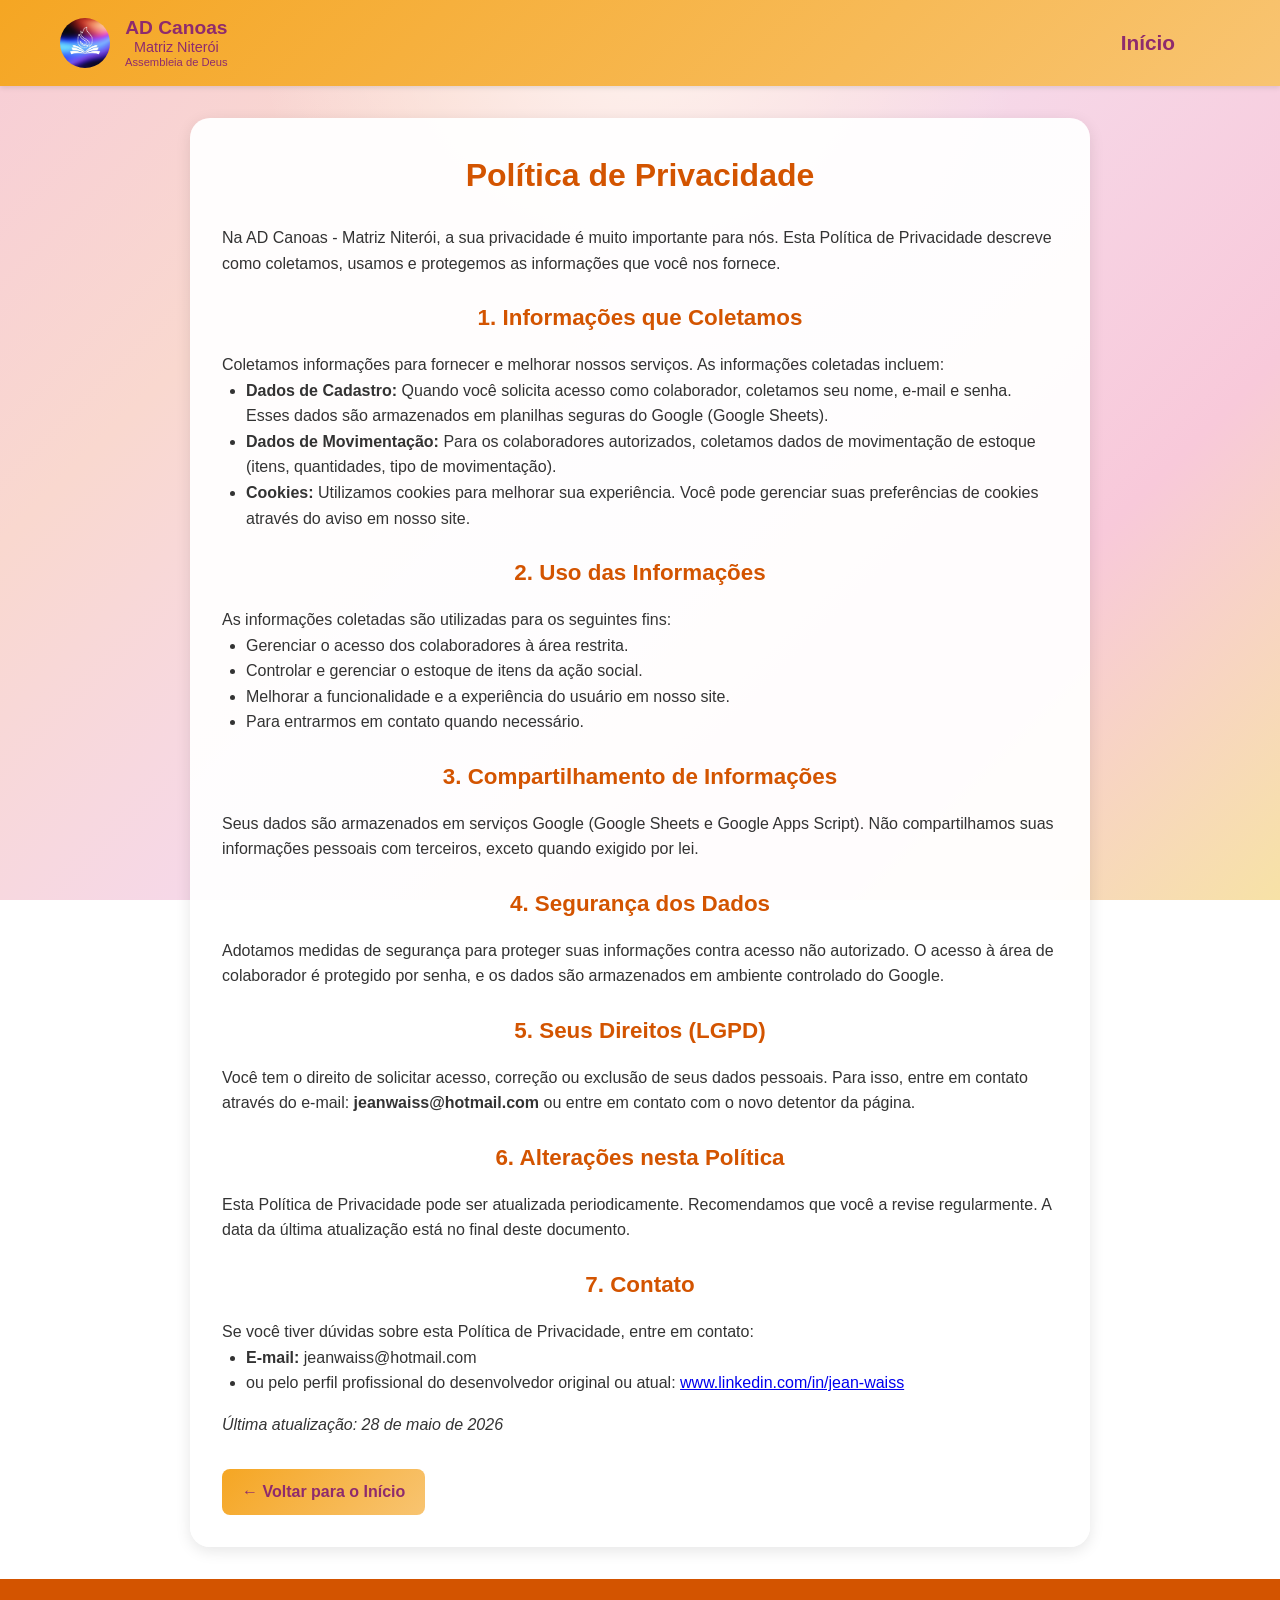
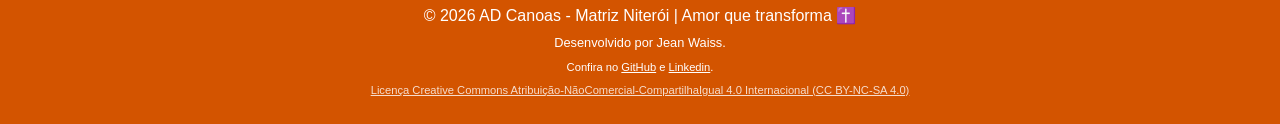
==== privacidade.html @ 6c98828b "Primeiro commit - Site Dorcas" ====
<!DOCTYPE html>
<html lang="pt-br">
<head>
    <meta charset="UTF-8">
    <meta name="viewport" content="width=device-width, initial-scale=1.0">
    <title>Política de Privacidade - AD Canoas</title>
    <link rel="stylesheet" href="style.css">
    <style>
        /* Estilos específicos para a página de privacidade */
        .privacidade-container {
            max-width: 900px;
            margin: 2rem auto;
            padding: 2rem;
            background: rgba(255, 255, 255, 0.95);
            border-radius: 20px;
            box-shadow: 0 4px 15px rgba(0, 0, 0, 0.1);
            line-height: 1.6;
        }
        .privacidade-container h1 {
            color: #d35400;
            margin-bottom: 1.5rem;
            text-align: center;
        }
        .privacidade-container h2 {
            color: #d35400;
            font-size: 1.4rem;
            margin-top: 1.5rem;
            margin-bottom: 1rem;
        }
        .privacidade-container p, .privacidade-container li {
            color: #333;
        }
        .privacidade-container ul {
            margin-left: 1.5rem;
            margin-bottom: 1rem;
        }
        .btn-voltar {
            display: inline-block;
            background: linear-gradient(135deg, #f5a623, #f8c471);
            color: #8E2B6D;
            padding: 10px 20px;
            text-decoration: none;
            border-radius: 8px;
            margin-top: 2rem;
            font-weight: bold;
        }
        @media (max-width: 768px) {
            .privacidade-container {
                margin: 1rem;
                padding: 1rem;
            }
        }
    </style>
</head>
<body>
    <header>
        <div class="container header-container">
            <div class="logo-area">
                <img src="imagens/logoigreja.jpg" alt="Logo AD Canoas" class="logo">
                <div class="site-title">
                    <span class="igreja-nome">AD Canoas</span>
                    <span class="igreja-local">Matriz Niterói</span>
                    <small>Assembleia de Deus</small>
                </div>
            </div>
            <nav>
                <ul>
                    <li><a href="index.html">Início</a></li>
                </ul>
            </nav>
        </div>
    </header>
    <main>
        <div class="container privacidade-container">
            <h1>Política de Privacidade</h1>
            <p>Na AD Canoas - Matriz Niterói, a sua privacidade é muito importante para nós. Esta Política de Privacidade descreve como coletamos, usamos e protegemos as informações que você nos fornece.</p>

            <h2>1. Informações que Coletamos</h2>
            <p>Coletamos informações para fornecer e melhorar nossos serviços. As informações coletadas incluem:</p>
            <ul>
                <li><strong>Dados de Cadastro:</strong> Quando você solicita acesso como colaborador, coletamos seu nome, e-mail e senha. Esses dados são armazenados em planilhas seguras do Google (Google Sheets).</li>
                <li><strong>Dados de Movimentação:</strong> Para os colaboradores autorizados, coletamos dados de movimentação de estoque (itens, quantidades, tipo de movimentação).</li>
                <li><strong>Cookies:</strong> Utilizamos cookies para melhorar sua experiência. Você pode gerenciar suas preferências de cookies através do aviso em nosso site.</li>
            </ul>

            <h2>2. Uso das Informações</h2>
            <p>As informações coletadas são utilizadas para os seguintes fins:</p>
            <ul>
                <li>Gerenciar o acesso dos colaboradores à área restrita.</li>
                <li>Controlar e gerenciar o estoque de itens da ação social.</li>
                <li>Melhorar a funcionalidade e a experiência do usuário em nosso site.</li>
                <li>Para entrarmos em contato quando necessário.</li>
            </ul>

            <h2>3. Compartilhamento de Informações</h2>
            <p>Seus dados são armazenados em serviços Google (Google Sheets e Google Apps Script). Não compartilhamos suas informações pessoais com terceiros, exceto quando exigido por lei.</p>

            <h2>4. Segurança dos Dados</h2>
            <p>Adotamos medidas de segurança para proteger suas informações contra acesso não autorizado. O acesso à área de colaborador é protegido por senha, e os dados são armazenados em ambiente controlado do Google.</p>

            <h2>5. Seus Direitos (LGPD)</h2>
            <p>Você tem o direito de solicitar acesso, correção ou exclusão de seus dados pessoais. Para isso, entre em contato através do e-mail: <strong>jeanwaiss@hotmail.com</strong> ou entre em contato com o novo detentor da página.</p>

            <h2>6. Alterações nesta Política</h2>
            <p>Esta Política de Privacidade pode ser atualizada periodicamente. Recomendamos que você a revise regularmente. A data da última atualização está no final deste documento.</p>

            <h2>7. Contato</h2>
            <p>Se você tiver dúvidas sobre esta Política de Privacidade, entre em contato:</p>
            <ul>
                <li><strong>E-mail:</strong> jeanwaiss@hotmail.com</li>
                <li>ou pelo perfil profissional do desenvolvedor original ou atual: <a href="https://www.linkedin.com/in/jean-waiss" target="_blank" rel="noopener noreferrer">www.linkedin.com/in/jean-waiss</a></li>
            </ul>
            <p><em>Última atualização: 28 de maio de 2026</em></p>
            <a href="index.html" class="btn-voltar">← Voltar para o Início</a>
        </div>
    </main>

    <!-- RODAPÉ IGUAL AO DA PÁGINA INICIAL -->
    <footer>
        <div class="container">
            <p>© 2026 AD Canoas - Matriz Niterói | Amor que transforma ✝️</p>
            <p style="font-size: 0.8rem; margin-top: 5px;">
                Desenvolvido por Jean Waiss.
            </p>
            <p style="font-size: 0.7rem; margin-top: 5px;">
                Confira no 
                <a href="https://github.com/jeanwaiss" target="_blank" rel="noopener noreferrer" style="color: white; text-decoration: underline;">GitHub</a> 
                e 
                <a href="https://www.linkedin.com/in/jean-waiss" target="_blank" rel="noopener noreferrer" style="color: white; text-decoration: underline;">Linkedin</a>.
            </p>
            <p style="font-size: 0.7rem; margin-top: 5px; opacity: 0.8;">
                <a href="https://creativecommons.org/licenses/by-nc-sa/4.0/deed.pt_BR" target="_blank" rel="license noopener noreferrer" style="color: white; text-decoration: underline;">
                    Licença Creative Commons Atribuição-NãoComercial-CompartilhaIgual 4.0 Internacional (CC BY-NC-SA 4.0)
                </a>
            </p>
        </div>
    </footer>
</body>
</html>
---- style.css ----
/* RESET - remove margens e padroes do navegador */
* { margin: 0; padding: 0; box-sizing: border-box; }

/* Rolagem suave ao clicar nos links do menu */
html { scroll-behavior: smooth; }

/* FUNDO DA PAGINA (gradiente rosa/laranja fixo) */
body {
    font-family: 'Segoe UI', Tahoma, Geneva, Verdana, sans-serif;
    line-height: 1.6;
    color: #333;
    background: radial-gradient(circle at top center, #fff4ef 0%, transparent 35%),
                linear-gradient(135deg, #f7cdd7 0%, #f9d8cf 25%, #f6d8e8 50%, #f8c9da 75%, #f7e2a6 100%);
    background-attachment: fixed;
}

/* CONTAINER - limita largura e centraliza conteudo */
.container { max-width: 1200px; margin: 0 auto; padding: 0 20px; }

/* CABECALHO */
header {
    background: linear-gradient(135deg, #f5a623, #f8c471);
    padding: 1rem 0;
    text-align: center;
    box-shadow: 0 2px 5px rgba(0,0,0,0.1);
}

/* CABECALHO: logo e menu lado a lado */
.header-container {
    display: flex;
    justify-content: space-between;
    align-items: center;
    flex-wrap: wrap;
    gap: 20px;
}

/* MENU DE NAVEGACAO */
.header-container nav ul {
    margin-right: 45px;
    list-style: none;
    display: flex;
    gap: 1.5rem;
}

.header-container nav ul li a {
    color: #8E2B6D;
    text-decoration: none;
    font-weight: 600;
    font-size: 1.3rem;
    padding-bottom: 5px;
    transition: border-bottom 0.3s ease, color 0.3s;
}

.header-container nav ul li a:hover {
    border-bottom: 2px solid #8E2B6D;
    color: #5a1b46;
}

/* LOGO E TITULO DO SITE */
.logo-area-link { text-decoration: none; display: block; }
.logo-area { display: flex; align-items: center; gap: 15px; }
.logo-wrapper { position: relative; display: inline-block; }
.logo { max-width: 50px; height: auto; border-radius: 50%; object-fit: cover; }

/* Texto "clique aqui" abaixo do logo */
.clique-aqui {
    position: absolute;
    bottom: -20px;
    left: 50%;
    transform: translateX(-50%);
    font-size: 0.7rem;
    color: #8E2B6D;
    text-decoration: underline;
    white-space: nowrap;
}

/* TITULO DO SITE - cada elemento em uma linha */
.site-title { font-size: 1.2rem; font-weight: bold; color: #8E2B6D; line-height: 1.2; }
.igreja-nome { font-size: 1.2rem; display: block; }
.igreja-local { font-size: 0.9rem; font-weight: normal; display: block; }
.site-title small { font-size: 0.7rem; font-weight: normal; display: block; }

/* FRASE BIBLICA */
.frase-biblica { text-align: right; margin-top: 15px; padding-right: 35px; }
.frase-biblica p { font-size: 1.2rem; font-style: italic; color: #8E2B6D; margin: 0; }

/* BANNER PRINCIPAL (HERO) */
.hero { background: linear-gradient(135deg, #f5a623, #f8c471); padding: 0.2rem 0; text-align: center; }
.hero-logo { width: 100%; max-width: 100%; height: 500px; object-fit: cover; }

/* DIVISORIAS DECORATIVAS */
.divisoria-topo {
    width: 100%; height: 80px;
    background-image: url('imagens/imagemdivisao2.png');
    background-repeat: repeat-x;
    background-size: auto 100%;
    background-position: center;
    margin-bottom: -40px;
    position: relative;
    z-index: 2;
}

.divisoria {
    width: 100%; height: 80px;
    background-image: url('imagens/imagemdivisao.png');
    background-repeat: repeat-x;
    background-size: auto 100%;
    background-position: center;
    margin-top: -40px;
    position: relative;
    z-index: 2;
}

/* SECOES GERAIS */
section { padding: 4rem 0; background-color: transparent; }
h2 { text-align: center; color: #d35400; margin-bottom: 2rem; font-size: 2rem; text-shadow: 0px 0px 2px white; }
section p { font-size: 1.2rem; line-height: 1.5; }

/* PADDING BRANCO PARA QUEM SOMOS - texto principal */
.quem-somos .container > p {
    background: rgba(255, 255, 255, 0.95);
    padding: 2rem;
    border-radius: 20px;
    box-shadow: 0 4px 15px rgba(0, 0, 0, 0.1);
    line-height: 1.8;
}

/* PADDING BRANCO PARA PROJETOS - texto antes dos cards */
.bloco-texto-projetos {
    background: rgba(255, 255, 255, 0.95);
    padding: 2rem;
    border-radius: 20px;
    box-shadow: 0 4px 15px rgba(0, 0, 0, 0.1);
    margin-bottom: 3rem;
    text-align: center;
}

.bloco-texto-projetos p {
    font-size: 1.2rem;
    margin-bottom: 0.8rem;
    line-height: 1.4;
}

.bloco-texto-projetos .versiculo-projetos {
    font-style: italic;
    color: #d35400;
    font-weight: bold;
    margin: 1rem 0;
    line-height: 1.4;
}

.bloco-texto-projetos p:last-child {
    margin-bottom: 0;
}

/* PADDING BRANCO PARA COMO AJUDAR - BLOCO UNICO (igual ao Quem Somos) */
.bloco-texto-ajuda {
    background: rgba(255, 255, 255, 0.95);
    padding: 2rem;
    border-radius: 20px;
    box-shadow: 0 4px 15px rgba(0, 0, 0, 0.1);
    margin-bottom: 2rem;
}

.bloco-texto-ajuda p {
    line-height: 1.8;
    margin-bottom: 1rem;
}

.bloco-texto-ajuda p:last-child {
    margin-bottom: 0;
}

/* IMAGENS */
.img-placeholder { background: transparent; display: flex; align-items: center; justify-content: center; border-radius: 8px; width: 100%; margin-top: 2rem; height: 200px; }
.mapa-placeholder { background: rgba(224,224,224,0.8); display: flex; align-items: center; justify-content: center; border-radius: 8px; width: 100%; margin-top: 2rem; height: 300px; overflow: hidden; position: relative; }

/* Estilo para o iframe do mapa */
.mapa-placeholder iframe {
    position: absolute;
    top: 0;
    left: 0;
    width: 100%;
    height: 100%;
    border: 0;
}

.imagem-placeholder { display: flex; justify-content: center; margin-top: 2rem; width: 100%; background: none; }
.imagem-placeholder img.foto-equipe { max-width: 530px; width: 100%; height: auto; object-fit: contain; border-radius: 8px; }
.img-placeholder .card-img { max-width: 100%; max-height: 100%; width: auto; height: auto; object-fit: contain; display: block; margin: 0 auto; border-radius: 8px; }

/* CARDS DE PROJETOS E COMO AJUDAR */
.projetos-grid, .ajuda-grid {
    display: grid;
    grid-template-columns: repeat(auto-fit, minmax(280px, 1fr));
    gap: 2rem;
    margin-top: 2rem;
}

.projeto-card, .ajuda-item {
    background: rgba(255,255,255,0.85);
    border-radius: 8px;
    padding: 1.5rem;
    text-align: center;
    box-shadow: 0 4px 8px rgba(0,0,0,0.1);
    transition: transform 0.3s;
}

.projeto-card:hover, .ajuda-item:hover {
    transform: translateY(-5px);
    background: rgba(255,255,255,0.95);
}

.projeto-card h3, .ajuda-item h3 { color: #d35400; margin: 1rem 0 0.5rem; }

/* CONTATO */
.contato-info {
    text-align: center;
    margin: 2rem 0;
    background: rgba(255,255,255,0.85);
    padding: 1.5rem;
    border-radius: 8px;
    box-shadow: 0 2px 5px rgba(0,0,0,0.1);
}

.contato-info a {
    color: #d35400;
    text-decoration: none;
    font-weight: bold;
}

.contato-info a:hover {
    text-decoration: underline;
}

.contato-info p { margin: 0.5rem 0; }

/* RODAPE */
footer { background-color: #d35400; color: white; text-align: center; padding: 1.5rem 0; }

/* MENU FLUTUANTE (sticky) */
.sticky-nav {
    position: fixed;
    top: 0;
    left: 0;
    width: 100%;
    z-index: 1000;
    background: linear-gradient(135deg, #f5a623, #f8c471);
    box-shadow: 0 4px 10px rgba(0,0,0,0.1);
    padding: 10px 0;
    display: none;
    justify-content: flex-end;
}

.sticky-nav nav {
    width: 100%;
    max-width: 1200px;
    margin: 0 auto;
    padding: 0 20px;
    display: flex;
    justify-content: flex-end;
}

.sticky-nav ul {
    margin-right: 45px;
    list-style: none;
    display: flex;
    gap: 1.5rem;
}

.sticky-nav ul li a {
    color: #8E2B6D;
    text-decoration: none;
    font-weight: 600;
    font-size: 1.3rem;
    padding: 8px 0;
}

.sticky-nav ul li a:hover {
    color: #5a1b46;
    border-bottom: 2px solid #8E2B6D;
}

.sticky-nav.show { display: flex; }

/* CARROSSEL DE PARCEIROS */
.titulo-parceiros { margin-top: 4rem; }

.parceiros-slider { display: flex; align-items: center; justify-content: center; gap: 15px; margin-top: 2rem; }

.seta { background: none; border: none; font-size: 2.5rem; color: #8E2B6D; opacity: 0.7; cursor: pointer; transition: opacity 0.3s; padding: 0; line-height: 1; }
.seta:hover { opacity: 1; }

.parceiros-viewport { width: 280px; overflow: hidden; }
.parceiros-track { display: flex; align-items: center; gap: 20px; transition: transform 0.3s ease; }
.parceiro-img { width: 100px; height: 100px; border-radius: 50%; object-fit: cover; flex-shrink: 0; display: block; }
.parceiros-track a { display: block; line-height: 0; }

/* RESPONSIVIDADE (CELULAR) */
@media (max-width: 768px) {
    .header-container { flex-direction: column; text-align: center; }
    .logo-area { justify-content: center; flex-wrap: wrap; }
    .logo-wrapper { margin-bottom: 10px; }
    .header-container nav ul { margin-right: 0; justify-content: center; gap: 1rem; }
    .frase-biblica { text-align: center; padding-right: 0; margin-top: 20px; }
    .hero { padding: 1rem 0; }
    .hero-logo { height: 300px; }
    section { padding: 2rem 0; }
    .sticky-nav nav { justify-content: center; }
    .sticky-nav ul { margin-right: 0; justify-content: center; }
    .divisoria-topo { height: 60px; margin-bottom: -20px; }
    .divisoria { height: 60px; margin-top: -20px; }
    .img-placeholder { height: 180px; }
    .parceiros-viewport { width: 120px; }
    .parceiros-slider { gap: 5px; }
    .seta { font-size: 2rem; }
    .titulo-parceiros { margin-top: 3rem; }
    
    /* Ajuste de padding nos textos em dispositivos móveis */
    .quem-somos .container > p,
    .bloco-texto-projetos,
    .bloco-texto-ajuda {
        padding: 1.5rem;
    }
    
    .bloco-texto-projetos p {
        font-size: 1rem;
    }
}
/* ... (código anterior) ... */

/* === AVISO DE COOKIES LGPD === */
.cookie-notice {
    position: fixed;
    bottom: 20px;
    right: 20px;
    max-width: 350px;
    background: rgba(0, 0, 0, 0.85);
    backdrop-filter: blur(8px);
    color: #f0f0f0;
    padding: 1rem 1.2rem;
    border-radius: 12px;
    font-size: 0.85rem;
    line-height: 1.4;
    z-index: 9999;
    box-shadow: 0 4px 15px rgba(0, 0, 0, 0.2);
    border: 1px solid rgba(255, 255, 255, 0.2);
    transition: opacity 0.3s ease;
}

.cookie-notice-content {
    display: flex;
    flex-direction: column;
    gap: 12px;
}

.cookie-notice-content p {
    margin: 0;
    font-size: 0.85rem;
    color: #f0f0f0;
}

.cookie-notice-content a {
    color: #f8c471;
    text-decoration: underline;
}

.cookie-notice-content a:hover {
    opacity: 0.8;
}

.cookie-accept-btn {
    align-self: flex-end;
    background: #f5a623;
    color: #5a1b46;
    border: none;
    padding: 6px 16px;
    border-radius: 50px;
    font-size: 0.8rem;
    font-weight: bold;
    cursor: pointer;
    transition: all 0.2s ease;
}

.cookie-accept-btn:hover {
    background: #e69500;
    transform: scale(1.02);
}
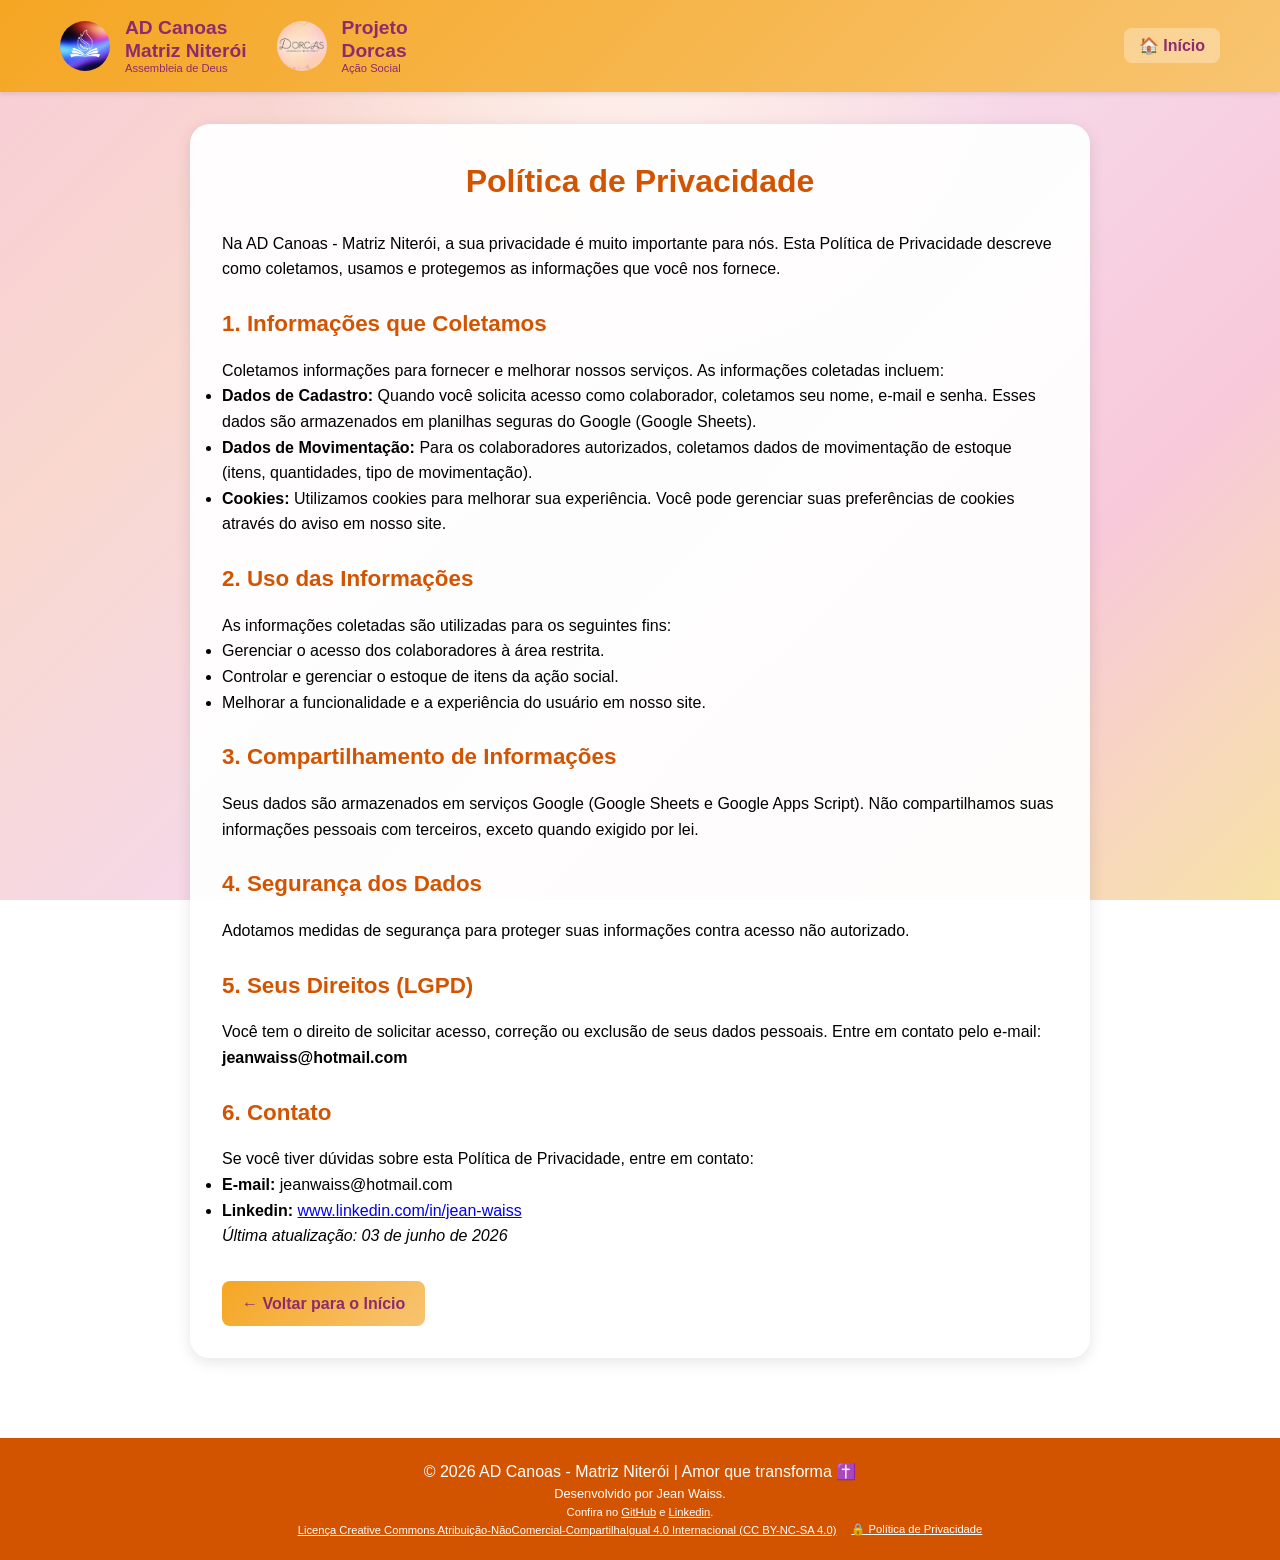
==== commit 62ef4bb3: "Padroniza todas as páginas: dois logos 50x50, estrutura bold/bold/small, rodapé responsivo com polít" ====
--- a/privacidade.html
+++ b/privacidade.html
@@ -4,9 +4,94 @@
     <meta charset="UTF-8">
     <meta name="viewport" content="width=device-width, initial-scale=1.0">
     <title>Política de Privacidade - AD Canoas</title>
-    <link rel="stylesheet" href="style.css">
     <style>
-        /* Estilos específicos para a página de privacidade */
+        * { margin: 0; padding: 0; box-sizing: border-box; }
+
+        body {
+            font-family: 'Segoe UI', Tahoma, Geneva, Verdana, sans-serif;
+            background: radial-gradient(circle at top center, #fff4ef 0%, transparent 35%),
+                        linear-gradient(135deg, #f7cdd7 0%, #f9d8cf 25%, #f6d8e8 50%, #f8c9da 75%, #f7e2a6 100%);
+            background-attachment: fixed;
+            min-height: 100vh;
+            display: flex;
+            flex-direction: column;
+        }
+
+        .topo {
+            background: linear-gradient(135deg, #f5a623, #f8c471);
+            padding: 1rem 0;
+            box-shadow: 0 2px 5px rgba(0,0,0,0.1);
+        }
+
+        .container {
+            max-width: 1200px;
+            margin: 0 auto;
+            padding: 0 20px;
+        }
+
+        .header-container {
+            display: flex;
+            justify-content: space-between;
+            align-items: center;
+            flex-wrap: wrap;
+            gap: 20px;
+        }
+
+        .logos-area {
+            display: flex;
+            align-items: center;
+            gap: 30px;
+            flex-wrap: wrap;
+        }
+
+        .logo-item {
+            display: flex;
+            align-items: center;
+            gap: 15px;
+        }
+
+        .logo-img {
+            width: 50px;
+            height: 50px;
+            border-radius: 50%;
+            object-fit: cover;
+        }
+
+        .logo-title {
+            font-size: 1.2rem;
+            font-weight: bold;
+            color: #8E2B6D;
+            line-height: 1.2;
+            display: flex;
+            flex-direction: column;
+        }
+        .linha1-bold { font-size: 1.2rem; font-weight: bold; display: block; }
+        .linha2-bold { font-size: 1.2rem; font-weight: bold; display: block; }
+        .linha3-small { font-size: 0.7rem; font-weight: normal; display: block; }
+
+        .menu-links {
+            display: flex;
+            gap: 20px;
+            align-items: center;
+            flex-wrap: wrap;
+        }
+
+        .menu-links a {
+            color: #8E2B6D;
+            text-decoration: none;
+            font-weight: 600;
+            font-size: 1rem;
+            padding: 8px 15px;
+            background: rgba(255,255,255,0.3);
+            border-radius: 8px;
+            transition: all 0.3s;
+        }
+
+        .menu-links a:hover {
+            background: rgba(255,255,255,0.6);
+            transform: translateY(-2px);
+        }
+
         .privacidade-container {
             max-width: 900px;
             margin: 2rem auto;
@@ -16,24 +101,20 @@
             box-shadow: 0 4px 15px rgba(0, 0, 0, 0.1);
             line-height: 1.6;
         }
+
         .privacidade-container h1 {
             color: #d35400;
             margin-bottom: 1.5rem;
             text-align: center;
         }
+
         .privacidade-container h2 {
             color: #d35400;
             font-size: 1.4rem;
             margin-top: 1.5rem;
             margin-bottom: 1rem;
         }
-        .privacidade-container p, .privacidade-container li {
-            color: #333;
-        }
-        .privacidade-container ul {
-            margin-left: 1.5rem;
-            margin-bottom: 1rem;
-        }
+
         .btn-voltar {
             display: inline-block;
             background: linear-gradient(135deg, #f5a623, #f8c471);
@@ -44,96 +125,148 @@
             margin-top: 2rem;
             font-weight: bold;
         }
+
+        footer {
+            background-color: #d35400;
+            color: white;
+            text-align: center;
+            padding: 1.5rem 0;
+            margin-top: 3rem;
+        }
+
+        footer a {
+            color: white;
+            text-decoration: underline;
+        }
+
+        footer a:hover {
+            opacity: 0.8;
+        }
+
         @media (max-width: 768px) {
+            .header-container {
+                flex-direction: column;
+                text-align: center;
+            }
+            .logos-area {
+                justify-content: center;
+            }
             .privacidade-container {
                 margin: 1rem;
                 padding: 1rem;
             }
+            .menu-links a {
+                font-size: 0.9rem;
+                padding: 6px 12px;
+            }
+            footer div[style*="display: flex"] {
+                flex-direction: column;
+                gap: 10px;
+                text-align: center;
+            }
         }
     </style>
 </head>
 <body>
-    <header>
-        <div class="container header-container">
-            <div class="logo-area">
-                <img src="imagens/logoigreja.jpg" alt="Logo AD Canoas" class="logo">
-                <div class="site-title">
-                    <span class="igreja-nome">AD Canoas</span>
-                    <span class="igreja-local">Matriz Niterói</span>
-                    <small>Assembleia de Deus</small>
+
+<div class="topo">
+    <div class="container">
+        <div class="header-container">
+            <!-- DOIS LOGOS LADO A LADO -->
+            <div class="logos-area">
+                <!-- LOGO IGREJA -->
+                <div class="logo-item">
+                    <img src="imagens/logoigreja.jpg" alt="Logo AD Canoas" class="logo-img">
+                    <div class="logo-title">
+                        <span class="linha1-bold">AD Canoas</span>
+                        <span class="linha2-bold">Matriz Niterói</span>
+                        <span class="linha3-small">Assembleia de Deus</span>
+                    </div>
+                </div>
+
+                <!-- LOGO PROJETO DORCAS -->
+                <div class="logo-item">
+                    <img src="imagens/logo.png" alt="Logo Projeto Dorcas" class="logo-img">
+                    <div class="logo-title">
+                        <span class="linha1-bold">Projeto</span>
+                        <span class="linha2-bold">Dorcas</span>
+                        <span class="linha3-small">Ação Social</span>
+                    </div>
                 </div>
             </div>
-            <nav>
-                <ul>
-                    <li><a href="index.html">Início</a></li>
-                </ul>
-            </nav>
+
+            <!-- MENU -->
+            <div class="menu-links">
+                <a href="index.html">🏠 Início</a>
+            </div>
         </div>
-    </header>
-    <main>
-        <div class="container privacidade-container">
-            <h1>Política de Privacidade</h1>
-            <p>Na AD Canoas - Matriz Niterói, a sua privacidade é muito importante para nós. Esta Política de Privacidade descreve como coletamos, usamos e protegemos as informações que você nos fornece.</p>
-
-            <h2>1. Informações que Coletamos</h2>
-            <p>Coletamos informações para fornecer e melhorar nossos serviços. As informações coletadas incluem:</p>
-            <ul>
-                <li><strong>Dados de Cadastro:</strong> Quando você solicita acesso como colaborador, coletamos seu nome, e-mail e senha. Esses dados são armazenados em planilhas seguras do Google (Google Sheets).</li>
-                <li><strong>Dados de Movimentação:</strong> Para os colaboradores autorizados, coletamos dados de movimentação de estoque (itens, quantidades, tipo de movimentação).</li>
-                <li><strong>Cookies:</strong> Utilizamos cookies para melhorar sua experiência. Você pode gerenciar suas preferências de cookies através do aviso em nosso site.</li>
-            </ul>
-
-            <h2>2. Uso das Informações</h2>
-            <p>As informações coletadas são utilizadas para os seguintes fins:</p>
-            <ul>
-                <li>Gerenciar o acesso dos colaboradores à área restrita.</li>
-                <li>Controlar e gerenciar o estoque de itens da ação social.</li>
-                <li>Melhorar a funcionalidade e a experiência do usuário em nosso site.</li>
-                <li>Para entrarmos em contato quando necessário.</li>
-            </ul>
-
-            <h2>3. Compartilhamento de Informações</h2>
-            <p>Seus dados são armazenados em serviços Google (Google Sheets e Google Apps Script). Não compartilhamos suas informações pessoais com terceiros, exceto quando exigido por lei.</p>
-
-            <h2>4. Segurança dos Dados</h2>
-            <p>Adotamos medidas de segurança para proteger suas informações contra acesso não autorizado. O acesso à área de colaborador é protegido por senha, e os dados são armazenados em ambiente controlado do Google.</p>
-
-            <h2>5. Seus Direitos (LGPD)</h2>
-            <p>Você tem o direito de solicitar acesso, correção ou exclusão de seus dados pessoais. Para isso, entre em contato através do e-mail: <strong>jeanwaiss@hotmail.com</strong> ou entre em contato com o novo detentor da página.</p>
-
-            <h2>6. Alterações nesta Política</h2>
-            <p>Esta Política de Privacidade pode ser atualizada periodicamente. Recomendamos que você a revise regularmente. A data da última atualização está no final deste documento.</p>
-
-            <h2>7. Contato</h2>
-            <p>Se você tiver dúvidas sobre esta Política de Privacidade, entre em contato:</p>
-            <ul>
-                <li><strong>E-mail:</strong> jeanwaiss@hotmail.com</li>
-                <li>ou pelo perfil profissional do desenvolvedor original ou atual: <a href="https://www.linkedin.com/in/jean-waiss" target="_blank" rel="noopener noreferrer">www.linkedin.com/in/jean-waiss</a></li>
-            </ul>
-            <p><em>Última atualização: 28 de maio de 2026</em></p>
-            <a href="index.html" class="btn-voltar">← Voltar para o Início</a>
+    </div>
+</div>
+
+<main>
+    <div class="container privacidade-container">
+        <h1>Política de Privacidade</h1>
+        <p>Na AD Canoas - Matriz Niterói, a sua privacidade é muito importante para nós. Esta Política de Privacidade descreve como coletamos, usamos e protegemos as informações que você nos fornece.</p>
+
+        <h2>1. Informações que Coletamos</h2>
+        <p>Coletamos informações para fornecer e melhorar nossos serviços. As informações coletadas incluem:</p>
+        <ul>
+            <li><strong>Dados de Cadastro:</strong> Quando você solicita acesso como colaborador, coletamos seu nome, e-mail e senha. Esses dados são armazenados em planilhas seguras do Google (Google Sheets).</li>
+            <li><strong>Dados de Movimentação:</strong> Para os colaboradores autorizados, coletamos dados de movimentação de estoque (itens, quantidades, tipo de movimentação).</li>
+            <li><strong>Cookies:</strong> Utilizamos cookies para melhorar sua experiência. Você pode gerenciar suas preferências de cookies através do aviso em nosso site.</li>
+        </ul>
+
+        <h2>2. Uso das Informações</h2>
+        <p>As informações coletadas são utilizadas para os seguintes fins:</p>
+        <ul>
+            <li>Gerenciar o acesso dos colaboradores à área restrita.</li>
+            <li>Controlar e gerenciar o estoque de itens da ação social.</li>
+            <li>Melhorar a funcionalidade e a experiência do usuário em nosso site.</li>
+        </ul>
+
+        <h2>3. Compartilhamento de Informações</h2>
+        <p>Seus dados são armazenados em serviços Google (Google Sheets e Google Apps Script). Não compartilhamos suas informações pessoais com terceiros, exceto quando exigido por lei.</p>
+
+        <h2>4. Segurança dos Dados</h2>
+        <p>Adotamos medidas de segurança para proteger suas informações contra acesso não autorizado.</p>
+
+        <h2>5. Seus Direitos (LGPD)</h2>
+        <p>Você tem o direito de solicitar acesso, correção ou exclusão de seus dados pessoais. Entre em contato pelo e-mail: <strong>jeanwaiss@hotmail.com</strong></p>
+
+        <h2>6. Contato</h2>
+        <p>Se você tiver dúvidas sobre esta Política de Privacidade, entre em contato:</p>
+        <ul>
+            <li><strong>E-mail:</strong> jeanwaiss@hotmail.com</li>
+            <li><strong>Linkedin:</strong> <a href="https://www.linkedin.com/in/jean-waiss" target="_blank">www.linkedin.com/in/jean-waiss</a></li>
+        </ul>
+        <p><em>Última atualização: 03 de junho de 2026</em></p>
+        <a href="index.html" class="btn-voltar">← Voltar para o Início</a>
+    </div>
+</main>
+
+<!-- RODAPÉ PADRONIZADO -->
+<footer>
+    <div class="container">
+        <p>© 2026 AD Canoas - Matriz Niterói | Amor que transforma ✝️</p>
+        <p style="font-size: 0.8rem; margin-top: 5px;">
+            Desenvolvido por Jean Waiss.
+        </p>
+        <p style="font-size: 0.7rem; margin-top: 5px;">
+            Confira no 
+            <a href="https://github.com/jeanwaiss" target="_blank" rel="noopener noreferrer" style="color: white; text-decoration: underline;">GitHub</a> 
+            e 
+            <a href="https://www.linkedin.com/in/jean-waiss" target="_blank" rel="noopener noreferrer" style="color: white; text-decoration: underline;">Linkedin</a>.
+        </p>
+        <div style="display: flex; justify-content: center; align-items: center; flex-wrap: wrap; gap: 15px; margin-top: 5px; font-size: 0.7rem;">
+            <a href="https://creativecommons.org/licenses/by-nc-sa/4.0/deed.pt_BR" target="_blank" rel="license noopener noreferrer" style="color: white; text-decoration: underline;">
+                Licença Creative Commons Atribuição-NãoComercial-CompartilhaIgual 4.0 Internacional (CC BY-NC-SA 4.0)
+            </a>
+            <a href="privacidade.html" target="_blank" style="color: white; text-decoration: underline;">
+                🔒 Política de Privacidade
+            </a>
         </div>
-    </main>
-
-    <!-- RODAPÉ IGUAL AO DA PÁGINA INICIAL -->
-    <footer>
-        <div class="container">
-            <p>© 2026 AD Canoas - Matriz Niterói | Amor que transforma ✝️</p>
-            <p style="font-size: 0.8rem; margin-top: 5px;">
-                Desenvolvido por Jean Waiss.
-            </p>
-            <p style="font-size: 0.7rem; margin-top: 5px;">
-                Confira no 
-                <a href="https://github.com/jeanwaiss" target="_blank" rel="noopener noreferrer" style="color: white; text-decoration: underline;">GitHub</a> 
-                e 
-                <a href="https://www.linkedin.com/in/jean-waiss" target="_blank" rel="noopener noreferrer" style="color: white; text-decoration: underline;">Linkedin</a>.
-            </p>
-            <p style="font-size: 0.7rem; margin-top: 5px; opacity: 0.8;">
-                <a href="https://creativecommons.org/licenses/by-nc-sa/4.0/deed.pt_BR" target="_blank" rel="license noopener noreferrer" style="color: white; text-decoration: underline;">
-                    Licença Creative Commons Atribuição-NãoComercial-CompartilhaIgual 4.0 Internacional (CC BY-NC-SA 4.0)
-                </a>
-            </p>
-        </div>
-    </footer>
+    </div>
+</footer>
+
 </body>
 </html>
